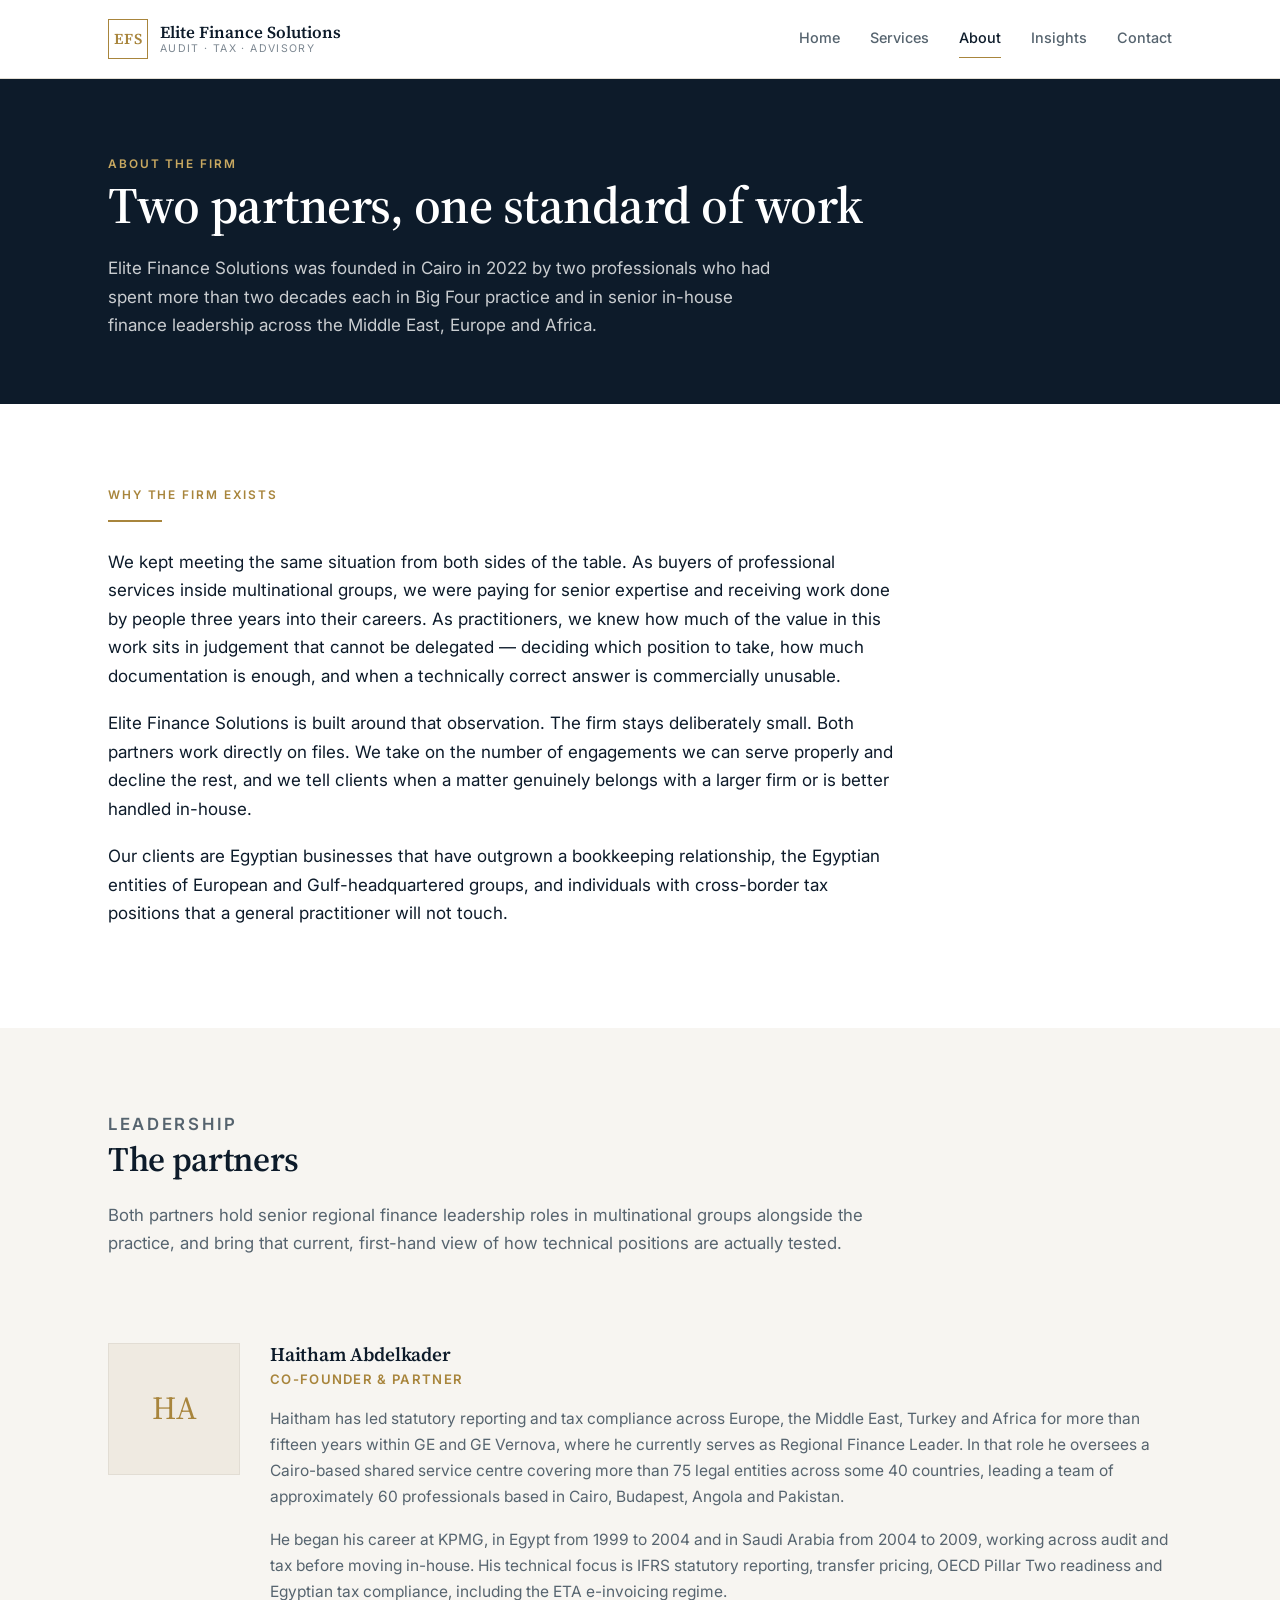
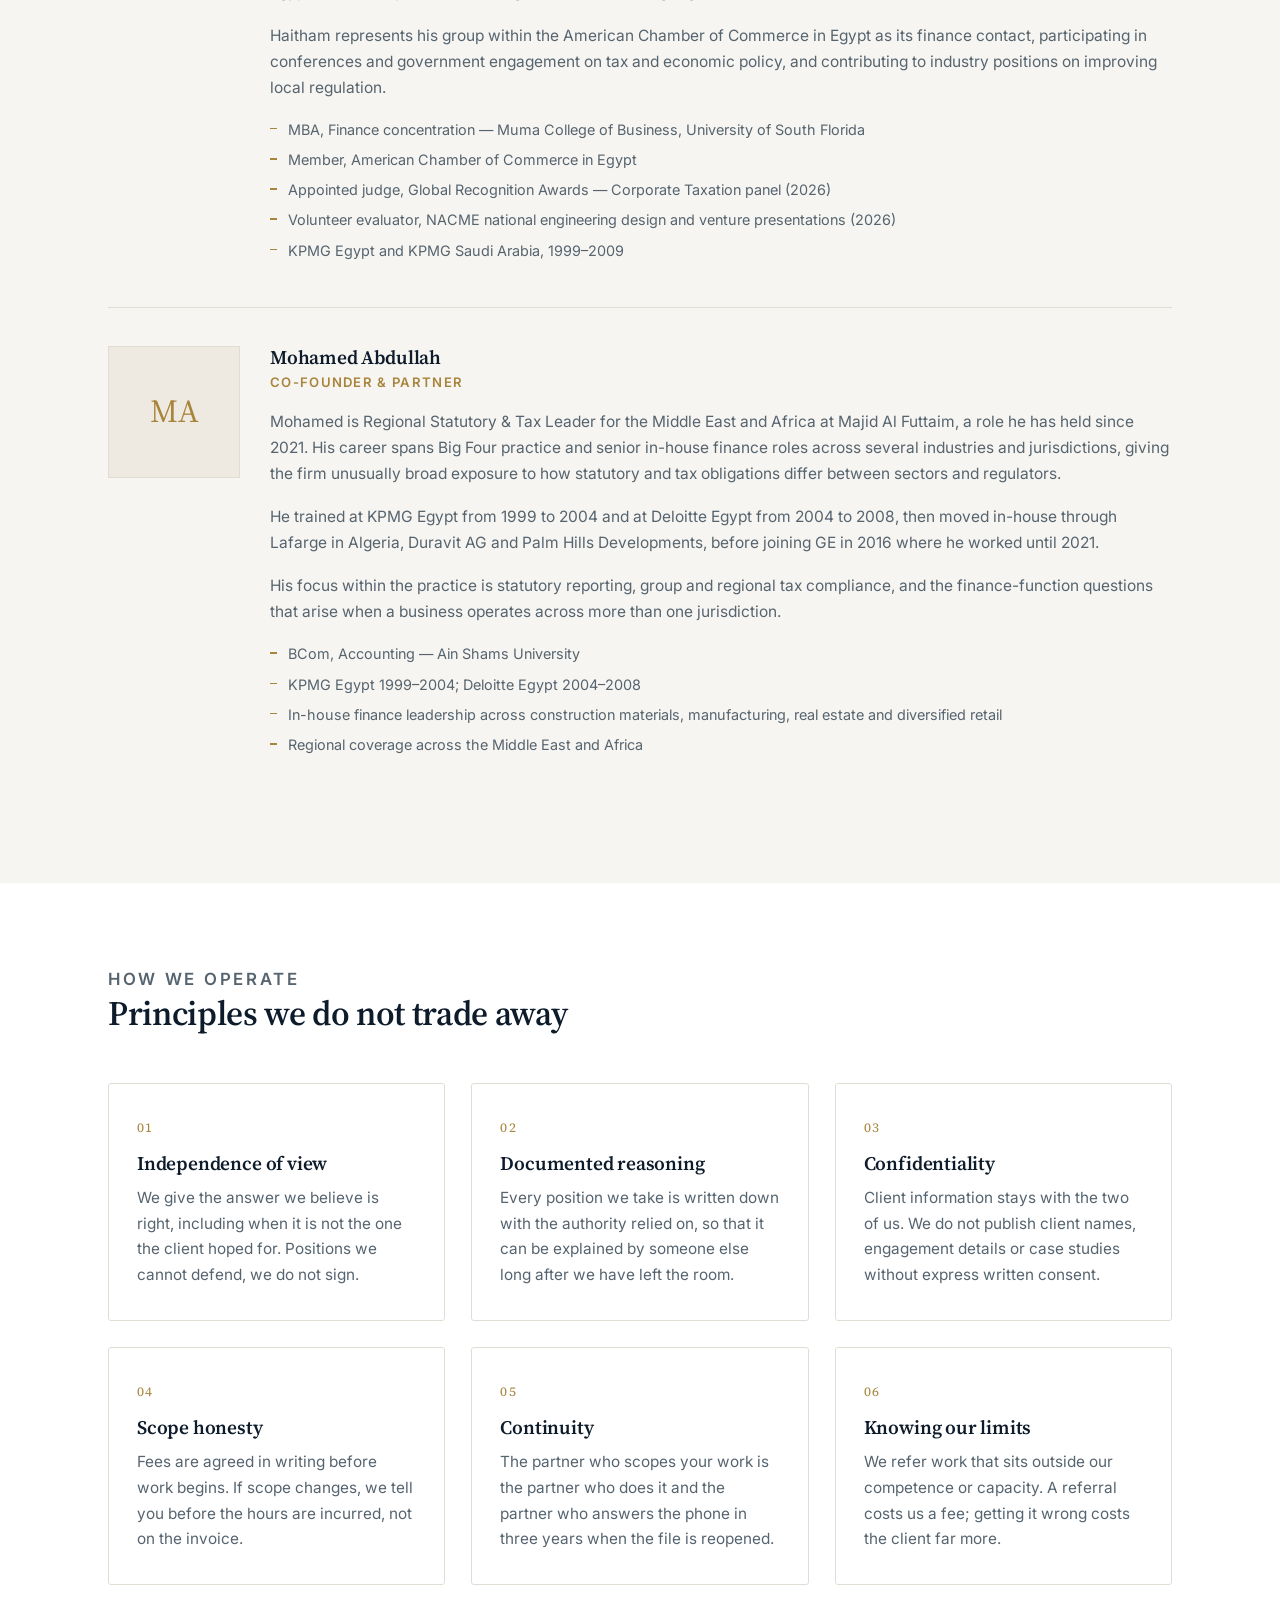
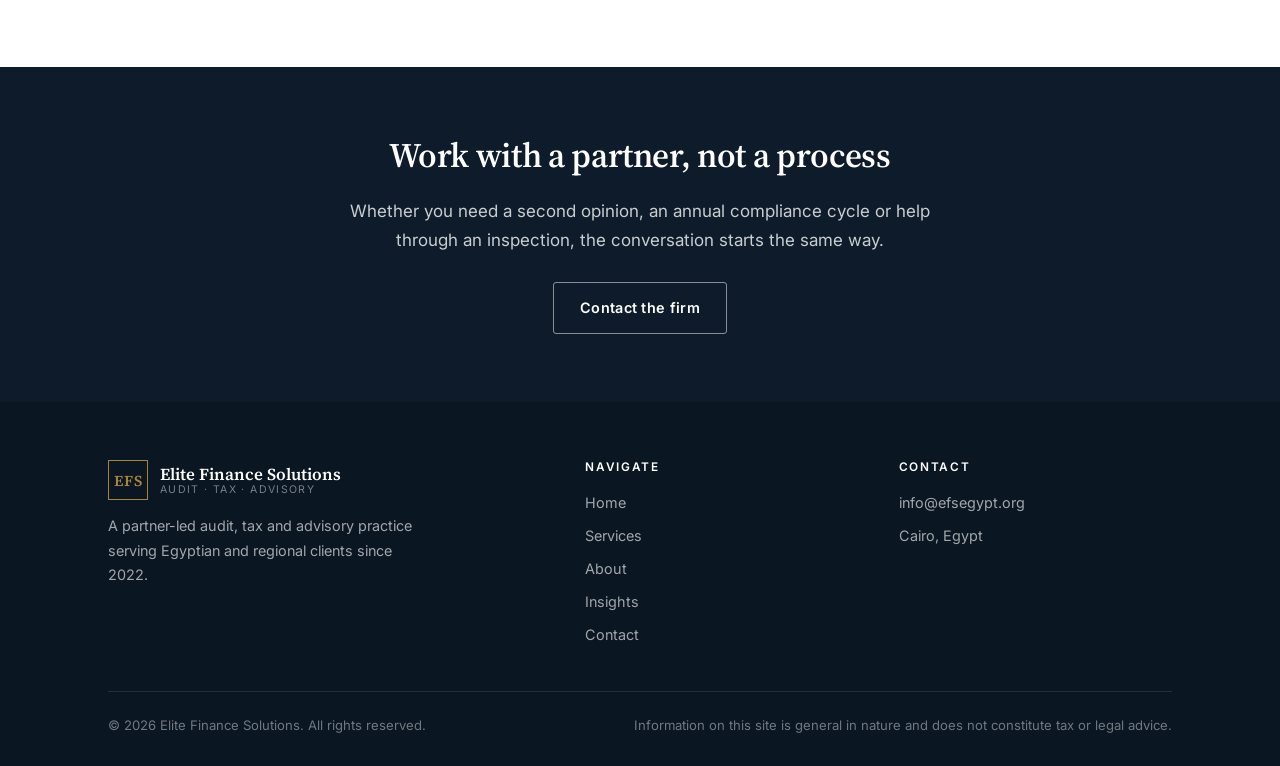
==== efs-website-vercel/about.html @ 05266a54 "Add files via upload" ====
<!DOCTYPE html>
<html lang="en">
<head>
<meta charset="utf-8">
<meta name="viewport" content="width=device-width, initial-scale=1">
<title>About &amp; Leadership | Elite Finance Solutions</title>
<meta name="description" content="Elite Finance Solutions was founded in Cairo in 2022 by Haitham Abdelkader and Mohamed Abdullah, two partners with Big Four training and senior regional statutory and tax leadership experience in multinational groups.">
<link rel="canonical" href="https://www.efsegypt.org/about.html">
<meta property="og:type" content="website">
<meta property="og:title" content="About &amp; Leadership | Elite Finance Solutions">
<meta property="og:description" content="Founded in Cairo in 2022 by two Big Four trained partners with regional multinational leadership experience.">
<link rel="icon" href="assets/favicon.svg" type="image/svg+xml">
<link rel="preconnect" href="https://fonts.googleapis.com">
<link rel="preconnect" href="https://fonts.gstatic.com" crossorigin>
<link href="https://fonts.googleapis.com/css2?family=Inter:wght@400;500;600&family=Source+Serif+4:opsz,wght@8..60,400;8..60,600&display=swap" rel="stylesheet">
<link rel="stylesheet" href="assets/styles.css">
</head>
<body>

<header class="site-header">
  <div class="wrap header-inner">
    <a class="brand" href="index.html">
      <span class="mark">EFS</span>
      <span class="brand-text">
        <span class="brand-name">Elite Finance Solutions</span>
        <span class="brand-sub">Audit &middot; Tax &middot; Advisory</span>
      </span>
    </a>
    <button class="nav-toggle" aria-label="Menu" aria-expanded="false"><span></span><span></span><span></span></button>
    <nav class="nav">
      <a href="index.html">Home</a>
      <a href="services.html">Services</a>
      <a href="about.html" class="active">About</a>
      <a href="insights.html">Insights</a>
      <a href="contact.html">Contact</a>
    </nav>
  </div>
</header>

<div class="page-hero">
  <div class="wrap">
    <p class="eyebrow">About the firm</p>
    <h1>Two partners, one standard of work</h1>
    <p>Elite Finance Solutions was founded in Cairo in 2022 by two professionals who had spent more than two decades each in Big Four practice and in senior in-house finance leadership across the Middle East, Europe and Africa.</p>
  </div>
</div>

<section>
  <div class="wrap narrow">
    <p class="eyebrow">Why the firm exists</p>
    <hr class="rule">
    <p>We kept meeting the same situation from both sides of the table. As buyers of professional services inside multinational groups, we were paying for senior expertise and receiving work done by people three years into their careers. As practitioners, we knew how much of the value in this work sits in judgement that cannot be delegated &mdash; deciding which position to take, how much documentation is enough, and when a technically correct answer is commercially unusable.</p>
    <p>Elite Finance Solutions is built around that observation. The firm stays deliberately small. Both partners work directly on files. We take on the number of engagements we can serve properly and decline the rest, and we tell clients when a matter genuinely belongs with a larger firm or is better handled in-house.</p>
    <p>Our clients are Egyptian businesses that have outgrown a bookkeeping relationship, the Egyptian entities of European and Gulf-headquartered groups, and individuals with cross-border tax positions that a general practitioner will not touch.</p>
  </div>
</section>

<section class="bg-sand">
  <div class="wrap">
    <div class="section-head">
      <p class="eyebrow">Leadership</p>
      <h2>The partners</h2>
      <p>Both partners hold senior regional finance leadership roles in multinational groups alongside the practice, and bring that current, first-hand view of how technical positions are actually tested.</p>
    </div>

    <div class="person">
      <div class="avatar">HA</div>
      <div>
        <h3>Haitham Abdelkader</h3>
        <div class="role">Co-Founder &amp; Partner</div>
        <p>Haitham has led statutory reporting and tax compliance across Europe, the Middle East, Turkey and Africa for more than fifteen years within GE and GE Vernova, where he currently serves as Regional Finance Leader. In that role he oversees a Cairo-based shared service centre covering more than 75 legal entities across some 40 countries, leading a team of approximately 60 professionals based in Cairo, Budapest, Angola and Pakistan.</p>
        <p>He began his career at KPMG, in Egypt from 1999 to 2004 and in Saudi Arabia from 2004 to 2009, working across audit and tax before moving in-house. His technical focus is IFRS statutory reporting, transfer pricing, OECD Pillar Two readiness and Egyptian tax compliance, including the ETA e-invoicing regime.</p>
        <p>Haitham represents his group within the American Chamber of Commerce in Egypt as its finance contact, participating in conferences and government engagement on tax and economic policy, and contributing to industry positions on improving local regulation.</p>
        <ul class="creds">
          <li>MBA, Finance concentration &mdash; Muma College of Business, University of South Florida</li>
          <li>Member, American Chamber of Commerce in Egypt</li>
          <li>Appointed judge, Global Recognition Awards &mdash; Corporate Taxation panel (2026)</li>
          <li>Volunteer evaluator, NACME national engineering design and venture presentations (2026)</li>
          <li>KPMG Egypt and KPMG Saudi Arabia, 1999&ndash;2009</li>
        </ul>
      </div>
    </div>

    <div class="person">
      <div class="avatar">MA</div>
      <div>
        <h3>Mohamed Abdullah</h3>
        <div class="role">Co-Founder &amp; Partner</div>
        <p>Mohamed is Regional Statutory &amp; Tax Leader for the Middle East and Africa at Majid Al Futtaim, a role he has held since 2021. His career spans Big Four practice and senior in-house finance roles across several industries and jurisdictions, giving the firm unusually broad exposure to how statutory and tax obligations differ between sectors and regulators.</p>
        <p>He trained at KPMG Egypt from 1999 to 2004 and at Deloitte Egypt from 2004 to 2008, then moved in-house through Lafarge in Algeria, Duravit AG and Palm Hills Developments, before joining GE in 2016 where he worked until 2021.</p>
        <p>His focus within the practice is statutory reporting, group and regional tax compliance, and the finance-function questions that arise when a business operates across more than one jurisdiction.</p>
        <ul class="creds">
          <li>BCom, Accounting &mdash; Ain Shams University</li>
          <li>KPMG Egypt 1999&ndash;2004; Deloitte Egypt 2004&ndash;2008</li>
          <li>In-house finance leadership across construction materials, manufacturing, real estate and diversified retail</li>
          <li>Regional coverage across the Middle East and Africa</li>
        </ul>
      </div>
    </div>
  </div>
</section>

<section>
  <div class="wrap">
    <div class="section-head">
      <p class="eyebrow">How we operate</p>
      <h2>Principles we do not trade away</h2>
    </div>
    <div class="grid grid-3">
      <div class="card">
        <span class="num">01</span>
        <h3>Independence of view</h3>
        <p>We give the answer we believe is right, including when it is not the one the client hoped for. Positions we cannot defend, we do not sign.</p>
      </div>
      <div class="card">
        <span class="num">02</span>
        <h3>Documented reasoning</h3>
        <p>Every position we take is written down with the authority relied on, so that it can be explained by someone else long after we have left the room.</p>
      </div>
      <div class="card">
        <span class="num">03</span>
        <h3>Confidentiality</h3>
        <p>Client information stays with the two of us. We do not publish client names, engagement details or case studies without express written consent.</p>
      </div>
      <div class="card">
        <span class="num">04</span>
        <h3>Scope honesty</h3>
        <p>Fees are agreed in writing before work begins. If scope changes, we tell you before the hours are incurred, not on the invoice.</p>
      </div>
      <div class="card">
        <span class="num">05</span>
        <h3>Continuity</h3>
        <p>The partner who scopes your work is the partner who does it and the partner who answers the phone in three years when the file is reopened.</p>
      </div>
      <div class="card">
        <span class="num">06</span>
        <h3>Knowing our limits</h3>
        <p>We refer work that sits outside our competence or capacity. A referral costs us a fee; getting it wrong costs the client far more.</p>
      </div>
    </div>
  </div>
</section>

<div class="cta-band">
  <div class="wrap">
    <h2>Work with a partner, not a process</h2>
    <p>Whether you need a second opinion, an annual compliance cycle or help through an inspection, the conversation starts the same way.</p>
    <a class="btn btn-light" href="contact.html">Contact the firm</a>
  </div>
</div>

<footer class="site-footer">
  <div class="wrap">
    <div class="footer-grid">
      <div>
        <div class="brand" style="margin-bottom:14px">
          <span class="mark">EFS</span>
          <span class="brand-text">
            <span class="brand-name">Elite Finance Solutions</span>
            <span class="brand-sub">Audit &middot; Tax &middot; Advisory</span>
          </span>
        </div>
        <p style="max-width:34ch">A partner-led audit, tax and advisory practice serving Egyptian and regional clients since 2022.</p>
      </div>
      <div>
        <h4>Navigate</h4>
        <a href="index.html">Home</a>
        <a href="services.html">Services</a>
        <a href="about.html">About</a>
        <a href="insights.html">Insights</a>
        <a href="contact.html">Contact</a>
      </div>
      <div>
        <h4>Contact</h4>
        <a href="mailto:info@efsegypt.org">info@efsegypt.org</a>
        <span style="display:block;margin-bottom:9px">Cairo, Egypt</span>
      </div>
    </div>
    <div class="footer-bottom">
      <span>&copy; 2026 Elite Finance Solutions. All rights reserved.</span>
      <span>Information on this site is general in nature and does not constitute tax or legal advice.</span>
    </div>
  </div>
</footer>

<script src="assets/site.js"></script>
</body>
</html>
---- efs-website-vercel/assets/styles.css ----
/* Elite Finance Solutions — site styles */

:root {
  --ink: #0d1b2a;
  --navy: #14304a;
  --slate: #56646f;
  --muted: #7c8791;
  --gold: #a8853c;
  --gold-soft: #c9a961;
  --paper: #ffffff;
  --sand: #f7f5f1;
  --sand-deep: #efeae1;
  --line: #e2ddd4;
  --maxw: 1120px;
  --radius: 3px;
  color-scheme: light;
}

*, *::before, *::after { box-sizing: border-box; }

html { scroll-behavior: smooth; }

body {
  margin: 0;
  background: var(--paper);
  color: var(--ink);
  font-family: "Inter", -apple-system, BlinkMacSystemFont, "Segoe UI", Roboto, Helvetica, Arial, sans-serif;
  font-size: 17px;
  line-height: 1.68;
  -webkit-font-smoothing: antialiased;
}

img { max-width: 100%; display: block; }

h1, h2, h3, h4 {
  font-family: "Source Serif 4", Georgia, "Times New Roman", serif;
  color: var(--ink);
  font-weight: 600;
  line-height: 1.2;
  letter-spacing: -0.01em;
  margin: 0 0 0.6em;
}

h1 { font-size: clamp(2.1rem, 4.6vw, 3.2rem); }
h2 { font-size: clamp(1.6rem, 3vw, 2.15rem); }
h3 { font-size: 1.2rem; }

p { margin: 0 0 1.1em; }

a { color: var(--navy); text-decoration: none; }
a:hover { color: var(--gold); }

.wrap { max-width: var(--maxw); margin: 0 auto; padding: 0 28px; }
/* Keeps the prose column aligned with the left edge of the main container
   rather than re-centring it, so sections line up down the page. */
.narrow > * { max-width: 790px; }

.eyebrow {
  font-size: 0.74rem;
  letter-spacing: 0.16em;
  text-transform: uppercase;
  color: var(--gold);
  font-weight: 600;
  margin-bottom: 14px;
}

.rule { width: 54px; height: 2px; background: var(--gold); margin: 0 0 26px; border: 0; }

/* ---------- Header ---------- */

.site-header {
  position: sticky;
  top: 0;
  z-index: 50;
  background: rgba(255, 255, 255, 0.96);
  backdrop-filter: saturate(180%) blur(8px);
  border-bottom: 1px solid var(--line);
}

.header-inner {
  display: flex;
  align-items: center;
  justify-content: space-between;
  gap: 24px;
  height: 78px;
}

.brand { display: flex; align-items: center; gap: 12px; }

.mark {
  width: 40px; height: 40px;
  border: 1.5px solid var(--gold);
  display: grid; place-items: center;
  font-family: "Source Serif 4", Georgia, serif;
  font-size: 0.95rem;
  font-weight: 600;
  letter-spacing: 0.04em;
  color: var(--gold);
  flex: none;
}

.brand-text { display: flex; flex-direction: column; line-height: 1.15; }
.brand-name {
  font-family: "Source Serif 4", Georgia, serif;
  font-size: 1.05rem;
  font-weight: 600;
  color: var(--ink);
}
.brand-sub {
  font-size: 0.66rem;
  letter-spacing: 0.13em;
  text-transform: uppercase;
  color: var(--muted);
}

.nav { display: flex; align-items: center; gap: 30px; }
.nav a {
  font-size: 0.9rem;
  color: var(--slate);
  font-weight: 500;
  padding: 6px 0;
  border-bottom: 1.5px solid transparent;
}
.nav a:hover, .nav a.active { color: var(--ink); border-bottom-color: var(--gold); }

.nav-toggle {
  display: none;
  background: none;
  border: 1px solid var(--line);
  border-radius: var(--radius);
  padding: 9px 11px;
  cursor: pointer;
}
.nav-toggle span {
  display: block; width: 20px; height: 1.5px; background: var(--ink); margin: 4px 0;
}

/* ---------- Buttons ---------- */

.btn {
  display: inline-block;
  padding: 13px 26px;
  font-size: 0.9rem;
  font-weight: 600;
  letter-spacing: 0.02em;
  border-radius: var(--radius);
  border: 1.5px solid var(--navy);
  background: var(--navy);
  color: #fff;
  transition: background .18s ease, color .18s ease, border-color .18s ease;
}
.btn:hover { background: var(--ink); border-color: var(--ink); color: #fff; }

.btn-ghost { background: transparent; color: var(--navy); }
.btn-ghost:hover { background: var(--navy); color: #fff; }

.btn-light { background: transparent; border-color: rgba(255,255,255,.5); color: #fff; }
.btn-light:hover { background: #fff; border-color: #fff; color: var(--ink); }

/* ---------- Hero ---------- */

.hero {
  background: linear-gradient(160deg, var(--ink) 0%, var(--navy) 62%, #1b3f5e 100%);
  color: #fff;
  padding: 104px 0 96px;
  position: relative;
  overflow: hidden;
}
.hero::after {
  content: "";
  position: absolute;
  right: -140px; top: -140px;
  width: 460px; height: 460px;
  border: 1px solid rgba(201, 169, 97, 0.28);
  border-radius: 50%;
}
.hero h1 { color: #fff; max-width: 15ch; }
.hero p.lede {
  color: rgba(255,255,255,.82);
  font-size: 1.12rem;
  max-width: 58ch;
  margin-bottom: 32px;
}
.hero .eyebrow { color: var(--gold-soft); }
.hero-actions { display: flex; flex-wrap: wrap; gap: 14px; }

.page-hero {
  background: var(--ink);
  color: #fff;
  padding: 76px 0 64px;
}
.page-hero h1 { color: #fff; margin-bottom: 0.35em; }
.page-hero p { color: rgba(255,255,255,.78); max-width: 62ch; margin: 0; }
.page-hero .eyebrow { color: var(--gold-soft); }

/* ---------- Sections ---------- */

section { padding: 82px 0; }
section.tight { padding: 60px 0; }
.bg-sand { background: var(--sand); }
.bg-ink { background: var(--ink); color: rgba(255,255,255,.82); }
.bg-ink h2, .bg-ink h3 { color: #fff; }
.bg-ink .eyebrow { color: var(--gold-soft); }

.section-head { max-width: 760px; margin-bottom: 48px; }
.section-head p { color: var(--slate); font-size: 1.05rem; margin: 0; }

/* ---------- Grids & cards ---------- */

.grid { display: grid; gap: 26px; }
.grid-2 { grid-template-columns: repeat(2, minmax(0, 1fr)); }
.grid-3 { grid-template-columns: repeat(3, minmax(0, 1fr)); }

.card {
  background: var(--paper);
  border: 1px solid var(--line);
  border-radius: var(--radius);
  padding: 32px 28px;
  transition: border-color .18s ease, transform .18s ease;
}
.card:hover { border-color: var(--gold-soft); transform: translateY(-2px); }
.card h3 { margin-bottom: 10px; }
.card p { color: var(--slate); font-size: 0.96rem; margin: 0; }
.card .num {
  font-family: "Source Serif 4", Georgia, serif;
  font-size: 0.82rem;
  color: var(--gold);
  letter-spacing: 0.1em;
  display: block;
  margin-bottom: 14px;
}

.service {
  border-top: 2px solid var(--ink);
  padding-top: 26px;
}
.service h3 { font-size: 1.28rem; }
.service p { color: var(--slate); font-size: 0.98rem; }
.service ul { margin: 14px 0 0; padding-left: 18px; color: var(--slate); font-size: 0.94rem; }
.service li { margin-bottom: 7px; }

/* ---------- Stats ---------- */

.stats { display: grid; grid-template-columns: repeat(4, 1fr); gap: 28px; }
.stat .figure {
  font-family: "Source Serif 4", Georgia, serif;
  font-size: 2.4rem;
  color: var(--gold-soft);
  line-height: 1;
  margin-bottom: 8px;
}
.bg-ink .stat .label { color: rgba(255,255,255,.7); font-size: 0.9rem; }

/* ---------- People ---------- */

.person {
  display: grid;
  grid-template-columns: 132px 1fr;
  gap: 30px;
  align-items: start;
  padding: 38px 0;
  border-bottom: 1px solid var(--line);
}
.person:last-child { border-bottom: 0; }
.avatar {
  width: 132px; height: 132px;
  background: var(--sand-deep);
  border: 1px solid var(--line);
  display: grid; place-items: center;
  font-family: "Source Serif 4", Georgia, serif;
  font-size: 2rem;
  color: var(--gold);
}
.person h3 { margin-bottom: 2px; }
.person .role {
  font-size: 0.82rem;
  letter-spacing: 0.1em;
  text-transform: uppercase;
  color: var(--gold);
  font-weight: 600;
  margin-bottom: 16px;
}
.person p { color: var(--slate); font-size: 0.97rem; }
.creds { list-style: none; margin: 16px 0 0; padding: 0; }
.creds li {
  font-size: 0.9rem;
  color: var(--slate);
  padding-left: 18px;
  position: relative;
  margin-bottom: 6px;
}
.creds li::before {
  content: "";
  position: absolute; left: 0; top: 10px;
  width: 7px; height: 1.5px; background: var(--gold);
}

/* ---------- Insights ---------- */

.post {
  border-top: 1px solid var(--line);
  padding: 34px 0;
  display: grid;
  grid-template-columns: 150px 1fr;
  gap: 30px;
}
.post .meta { font-size: 0.83rem; color: var(--muted); letter-spacing: 0.04em; }
.post h3 { margin-bottom: 8px; font-size: 1.35rem; }
.post p { color: var(--slate); margin-bottom: 0.9em; }
.post .tag {
  display: inline-block;
  font-size: 0.7rem;
  letter-spacing: 0.12em;
  text-transform: uppercase;
  color: var(--gold);
  font-weight: 600;
  margin-bottom: 8px;
}
.article h2 { margin-top: 1.6em; font-size: 1.45rem; }
.article ul { color: var(--slate); padding-left: 20px; }
.article li { margin-bottom: 8px; }

/* ---------- Contact ---------- */

.contact-grid { display: grid; grid-template-columns: 1fr 1fr; gap: 56px; }
.contact-item { margin-bottom: 30px; }
.contact-item .label {
  font-size: 0.74rem;
  letter-spacing: 0.14em;
  text-transform: uppercase;
  color: var(--muted);
  margin-bottom: 6px;
}
.contact-item .value { font-size: 1.05rem; color: var(--ink); }

form label {
  display: block;
  font-size: 0.8rem;
  letter-spacing: 0.08em;
  text-transform: uppercase;
  color: var(--slate);
  margin-bottom: 7px;
  font-weight: 600;
}
form input, form select, form textarea {
  width: 100%;
  padding: 12px 14px;
  border: 1px solid var(--line);
  border-radius: var(--radius);
  font: inherit;
  font-size: 0.95rem;
  color: var(--ink);
  background: #fff;
  margin-bottom: 20px;
}
form input:focus, form select:focus, form textarea:focus {
  outline: none;
  border-color: var(--gold);
}
form textarea { min-height: 130px; resize: vertical; }
.form-note { font-size: 0.84rem; color: var(--muted); margin-top: 14px; }

/* ---------- CTA band ---------- */

.cta-band {
  background: var(--ink);
  color: #fff;
  padding: 68px 0;
  text-align: center;
}
.cta-band h2 { color: #fff; }
.cta-band p { color: rgba(255,255,255,.78); max-width: 56ch; margin: 0 auto 28px; }

/* ---------- Footer ---------- */

.site-footer {
  background: #0a1622;
  color: rgba(255,255,255,.62);
  padding: 58px 0 30px;
  font-size: 0.9rem;
}
.footer-grid {
  display: grid;
  grid-template-columns: 1.6fr 1fr 1fr;
  gap: 40px;
  padding-bottom: 34px;
  border-bottom: 1px solid rgba(255,255,255,.1);
}
.site-footer h4 {
  color: #fff;
  font-family: "Inter", sans-serif;
  font-size: 0.74rem;
  letter-spacing: 0.14em;
  text-transform: uppercase;
  margin-bottom: 16px;
}
.site-footer a { color: rgba(255,255,255,.62); display: block; margin-bottom: 9px; }
.site-footer a:hover { color: var(--gold-soft); }
.site-footer .brand-name { color: #fff; }
.site-footer .brand-sub { color: rgba(255,255,255,.45); }
.footer-bottom {
  padding-top: 22px;
  display: flex;
  justify-content: space-between;
  gap: 16px;
  flex-wrap: wrap;
  font-size: 0.82rem;
  color: rgba(255,255,255,.42);
}

/* ---------- Responsive ---------- */

@media (max-width: 900px) {
  .grid-3 { grid-template-columns: repeat(2, minmax(0, 1fr)); }
  .stats { grid-template-columns: repeat(2, 1fr); }
  .contact-grid { grid-template-columns: 1fr; gap: 40px; }
  .footer-grid { grid-template-columns: 1fr 1fr; }
}

@media (max-width: 720px) {
  body { font-size: 16px; }
  .nav {
    display: none;
    position: absolute;
    top: 78px; left: 0; right: 0;
    background: #fff;
    border-bottom: 1px solid var(--line);
    flex-direction: column;
    align-items: stretch;
    gap: 0;
    padding: 10px 28px 22px;
  }
  .nav.open { display: flex; }
  .nav a { padding: 12px 0; border-bottom: 1px solid var(--line); }
  .nav a:last-child { border-bottom: 0; }
  .nav-toggle { display: block; }
  .grid-2, .grid-3 { grid-template-columns: 1fr; }
  .person { grid-template-columns: 1fr; gap: 18px; }
  .avatar { width: 84px; height: 84px; font-size: 1.4rem; }
  .post { grid-template-columns: 1fr; gap: 10px; }
  .hero { padding: 74px 0 68px; }
  section { padding: 62px 0; }
  .footer-grid { grid-template-columns: 1fr; gap: 28px; }
}
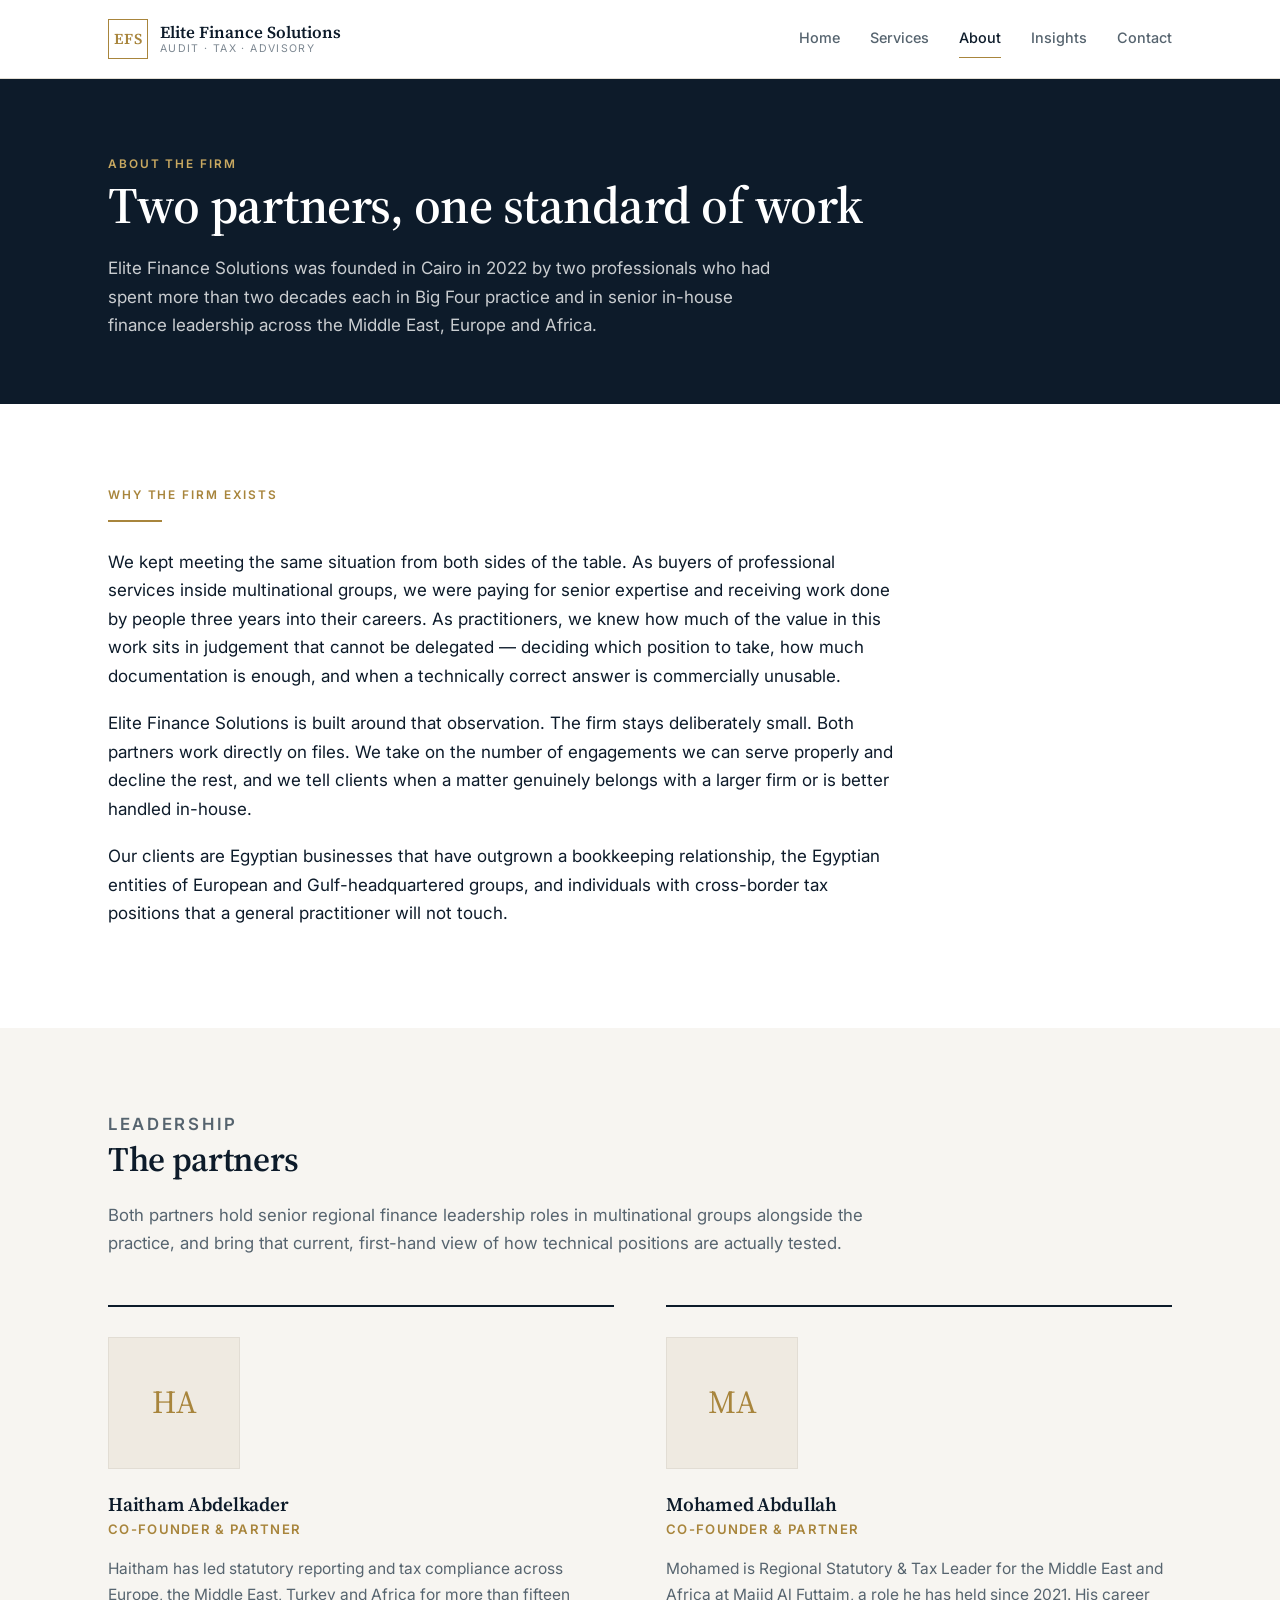
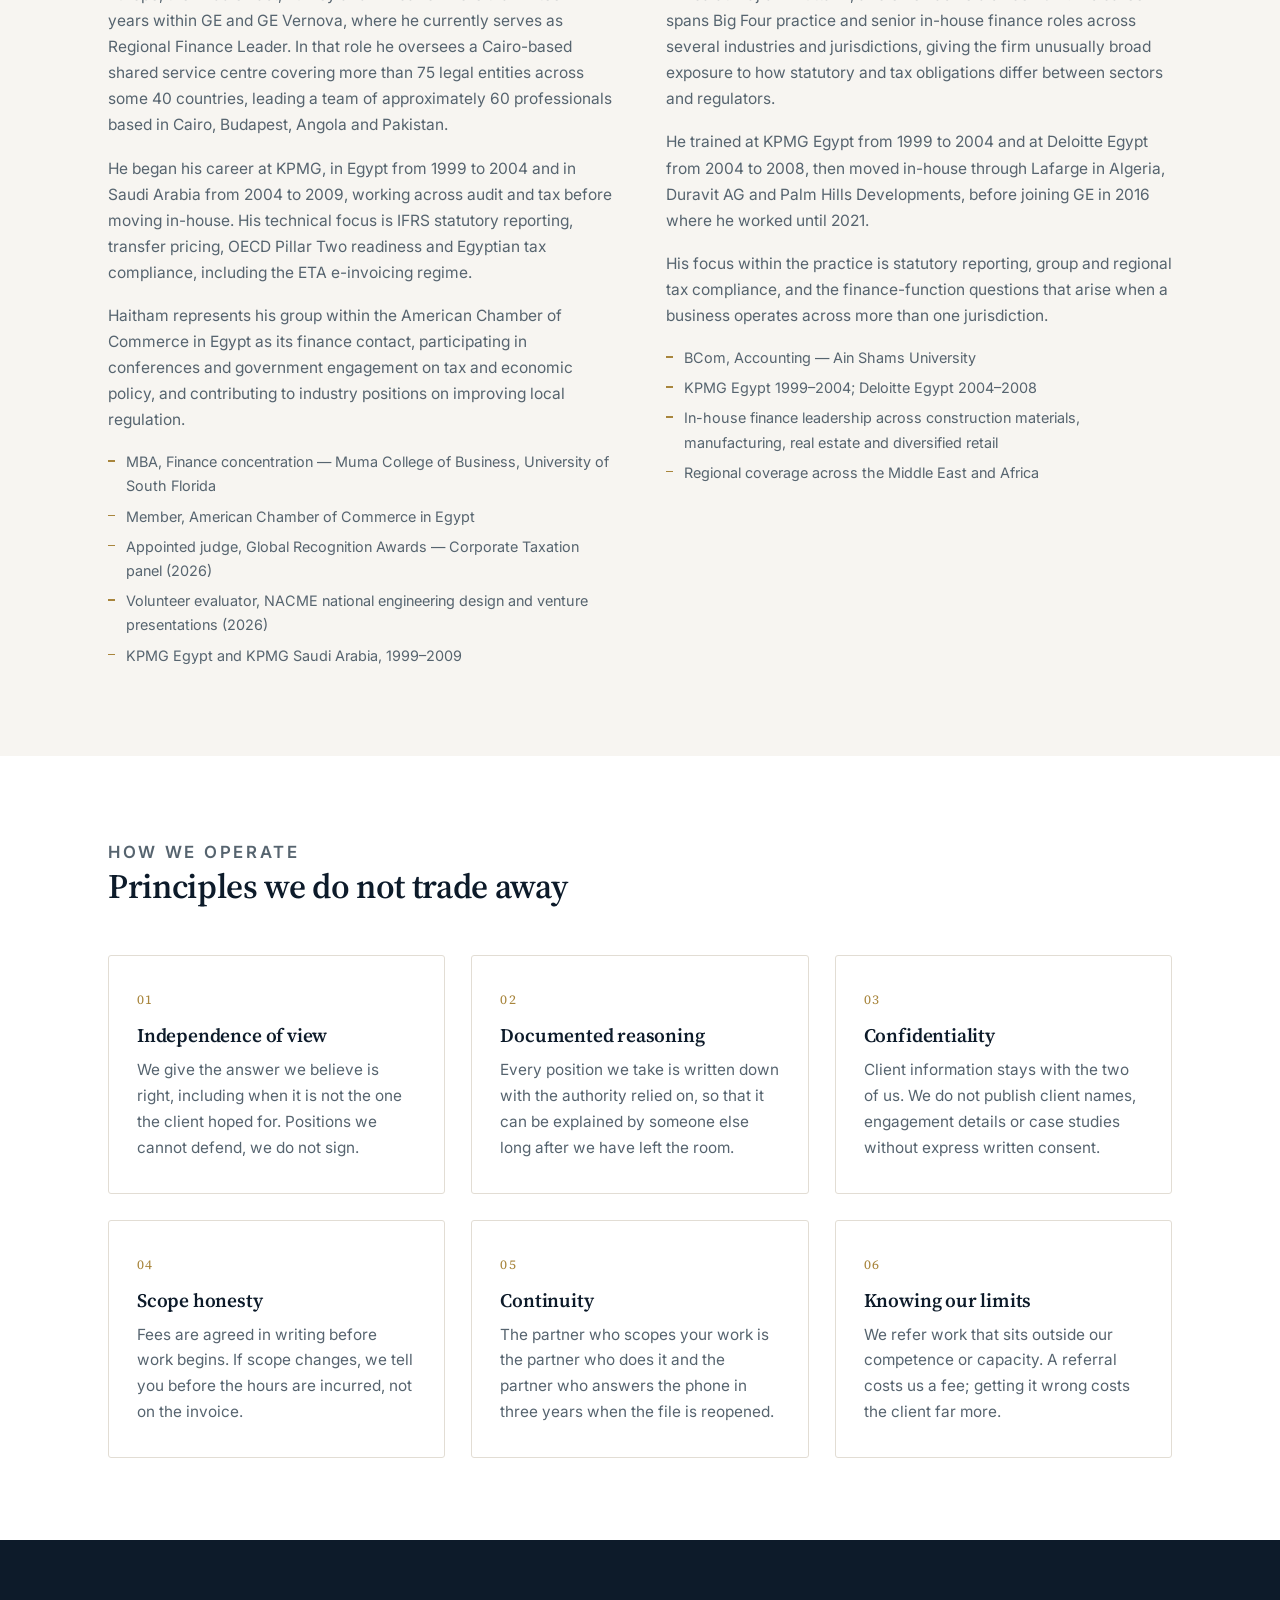
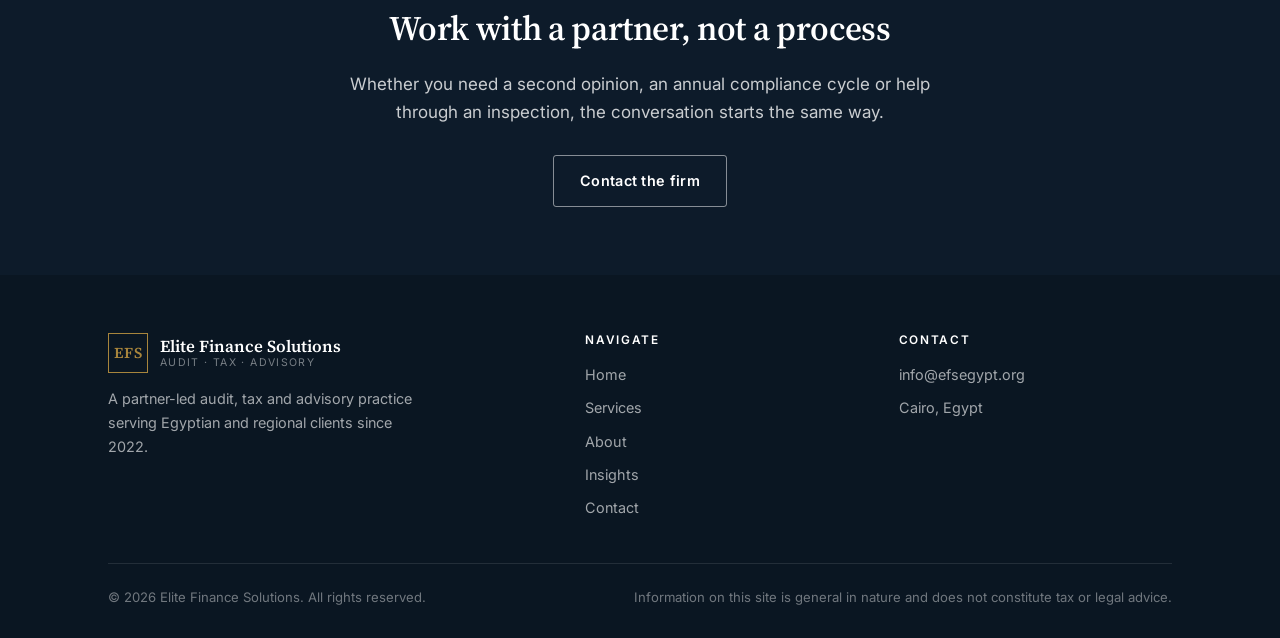
==== commit 68fcbb69: "About page: place the two partners side by side Partner bios now sit in a two-column grid rather tha" ====
--- a/efs-website-vercel/about.html
+++ b/efs-website-vercel/about.html
@@ -63,6 +63,8 @@
       <p>Both partners hold senior regional finance leadership roles in multinational groups alongside the practice, and bring that current, first-hand view of how technical positions are actually tested.</p>
     </div>
 
+    <div class="people-grid">
+
     <div class="person">
       <div class="avatar">HA</div>
       <div>
@@ -96,6 +98,8 @@
           <li>Regional coverage across the Middle East and Africa</li>
         </ul>
       </div>
+    </div>
+
     </div>
   </div>
 </section>
--- a/efs-website-vercel/assets/styles.css
+++ b/efs-website-vercel/assets/styles.css
@@ -253,15 +253,20 @@
 
 /* ---------- People ---------- */
 
+/* The two partners sit side by side as equal columns. */
+.people-grid {
+  display: grid;
+  grid-template-columns: repeat(2, minmax(0, 1fr));
+  gap: 52px;
+  align-items: start;
+}
+
 .person {
-  display: grid;
-  grid-template-columns: 132px 1fr;
-  gap: 30px;
-  align-items: start;
-  padding: 38px 0;
-  border-bottom: 1px solid var(--line);
-}
-.person:last-child { border-bottom: 0; }
+  display: block;
+  padding-top: 30px;
+  border-top: 2px solid var(--ink);
+}
+.person .avatar { margin-bottom: 24px; }
 .avatar {
   width: 132px; height: 132px;
   background: var(--sand-deep);
@@ -412,6 +417,7 @@
 
 @media (max-width: 900px) {
   .grid-3 { grid-template-columns: repeat(2, minmax(0, 1fr)); }
+  .people-grid { grid-template-columns: 1fr; gap: 40px; }
   .stats { grid-template-columns: repeat(2, 1fr); }
   .contact-grid { grid-template-columns: 1fr; gap: 40px; }
   .footer-grid { grid-template-columns: 1fr 1fr; }
@@ -435,7 +441,6 @@
   .nav a:last-child { border-bottom: 0; }
   .nav-toggle { display: block; }
   .grid-2, .grid-3 { grid-template-columns: 1fr; }
-  .person { grid-template-columns: 1fr; gap: 18px; }
   .avatar { width: 84px; height: 84px; font-size: 1.4rem; }
   .post { grid-template-columns: 1fr; gap: 10px; }
   .hero { padding: 74px 0 68px; }
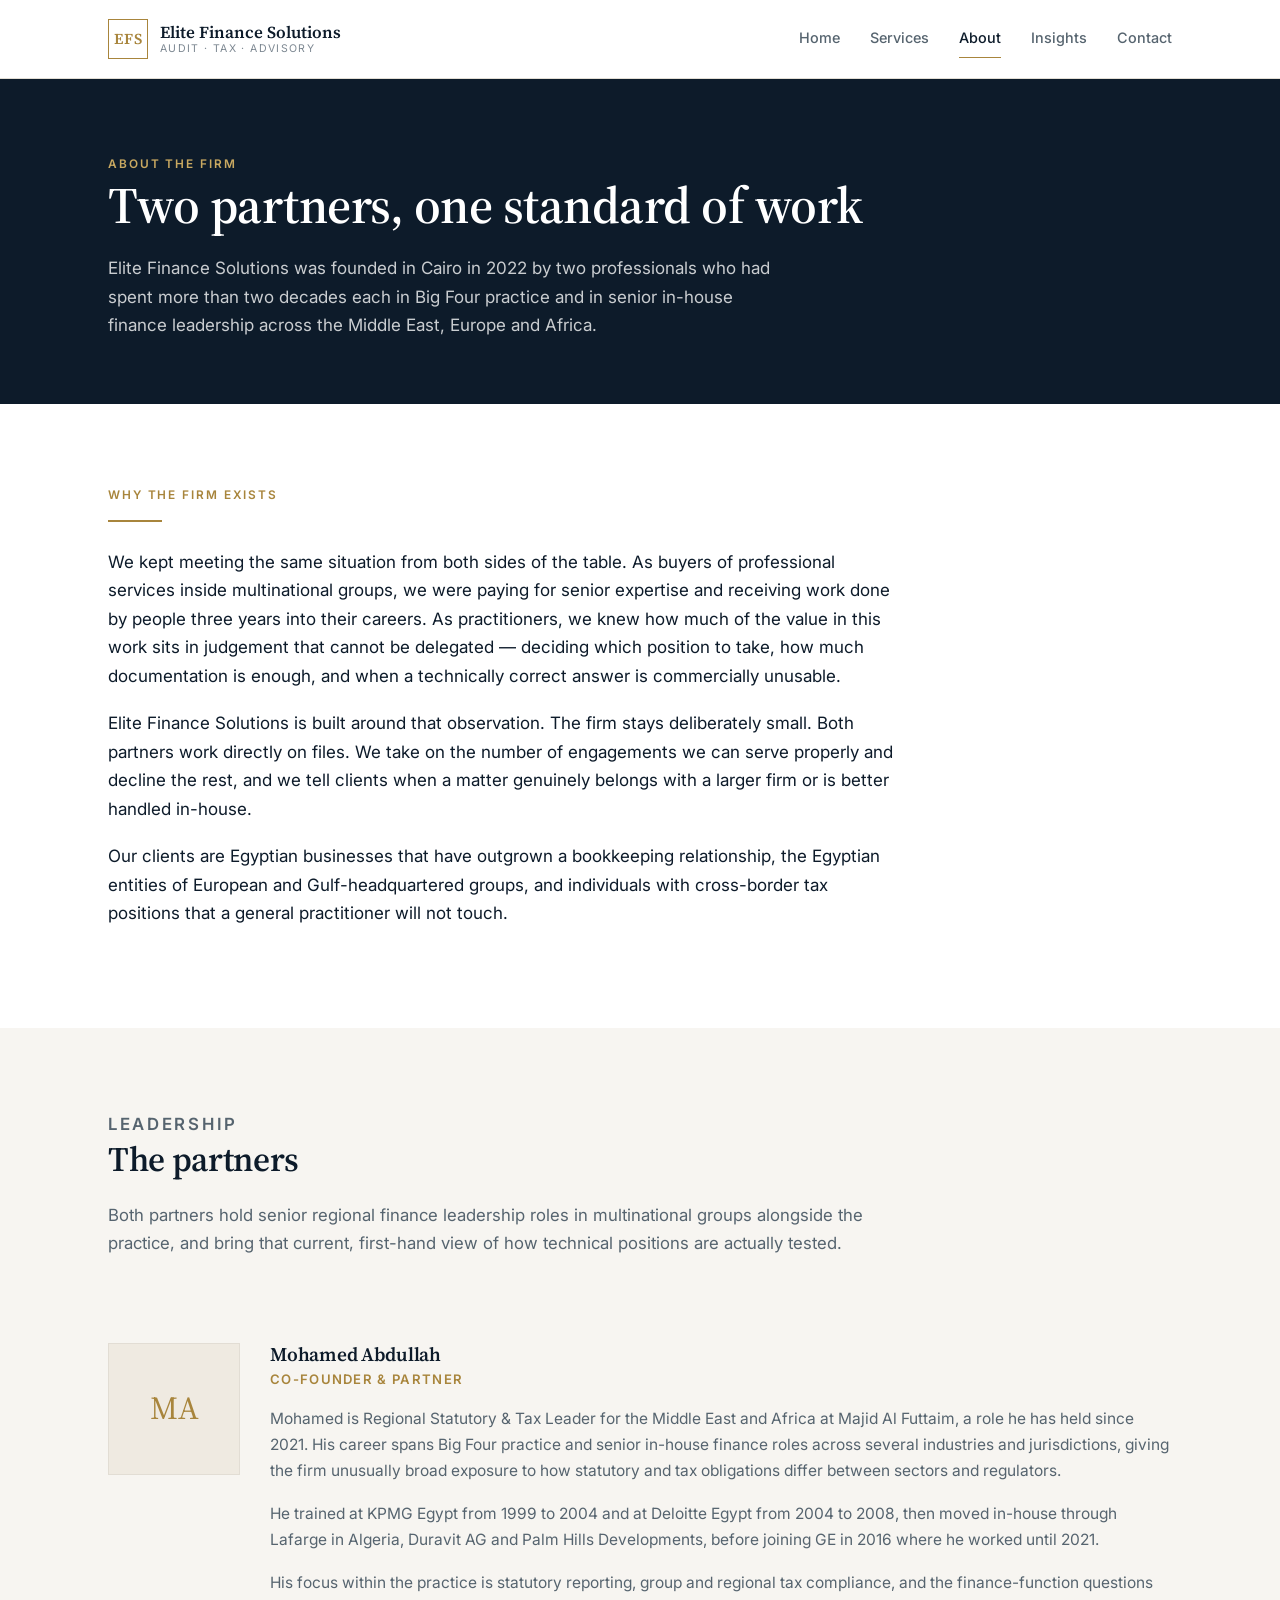
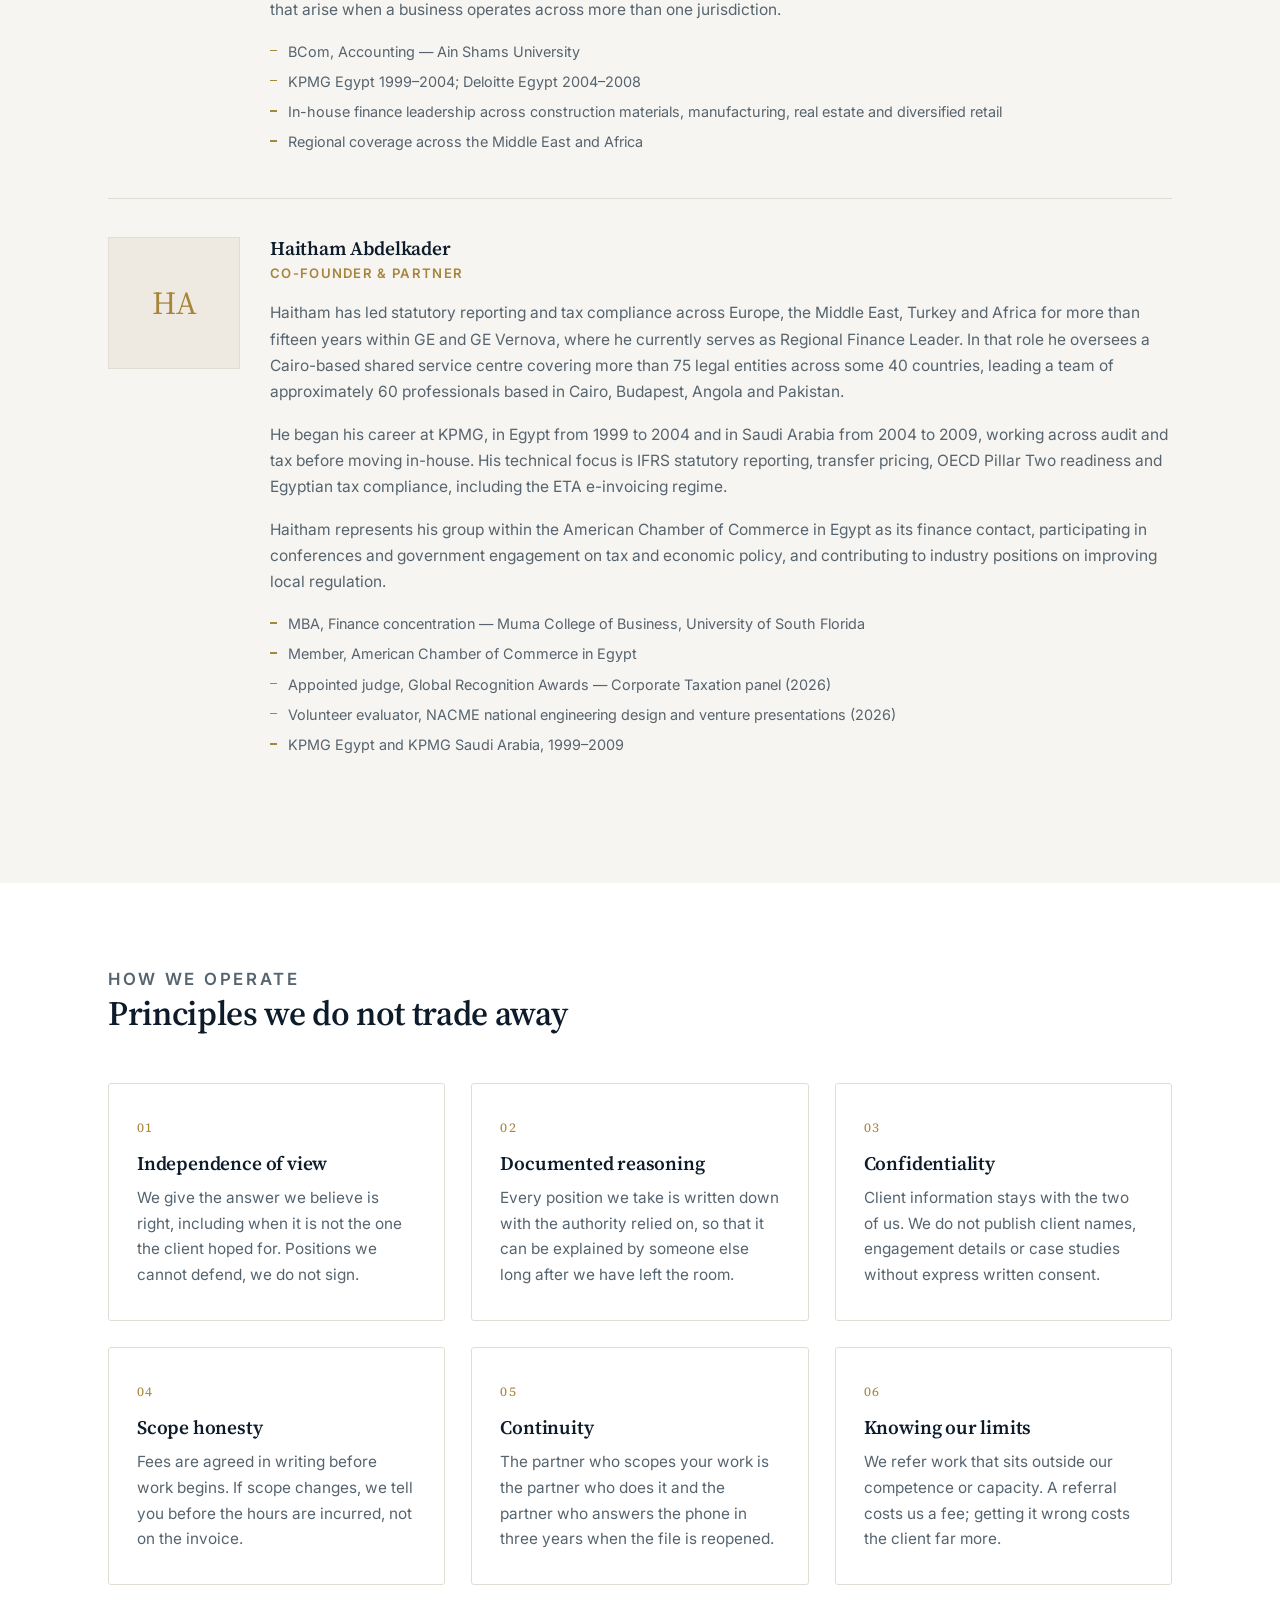
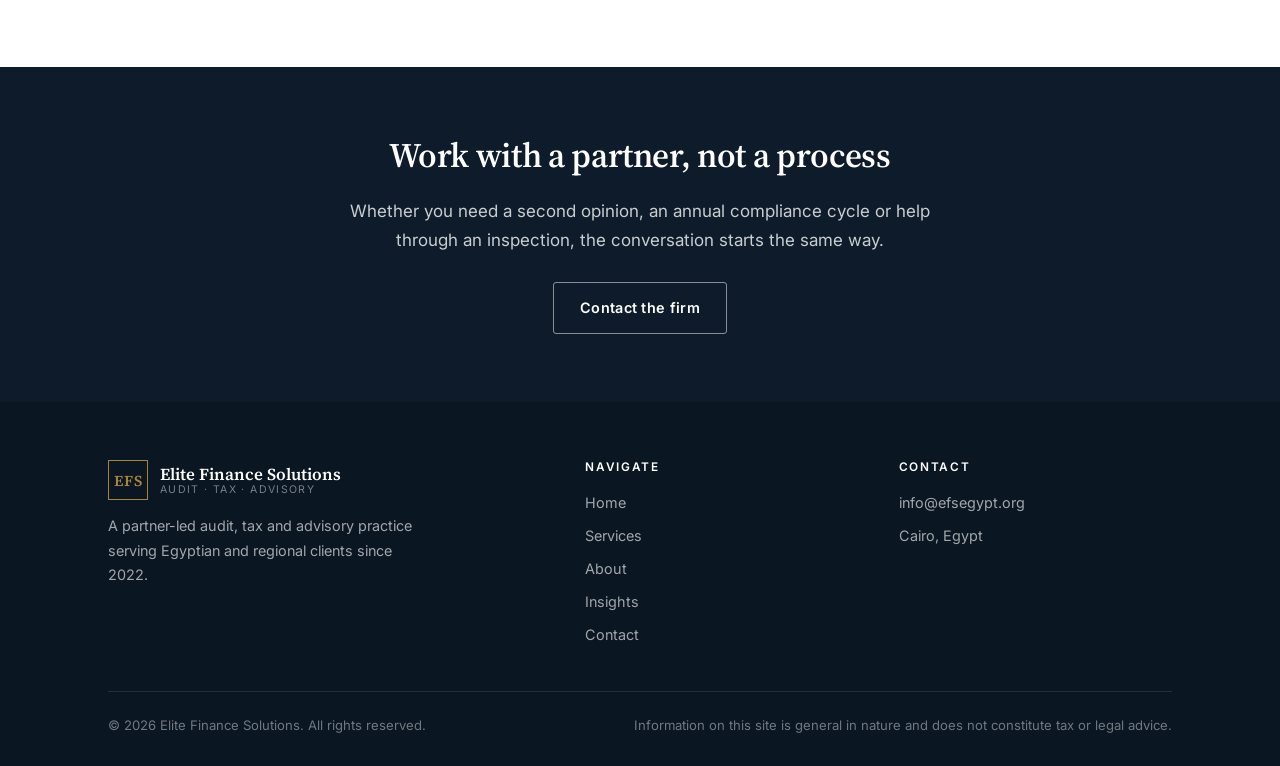
==== commit b1c6a681: "Stack the partner bios again, with Mohamed Abdullah first Reverts the two-column partner layout back" ====
--- a/efs-website-vercel/about.html
+++ b/efs-website-vercel/about.html
@@ -13,7 +13,7 @@
 <link rel="preconnect" href="https://fonts.googleapis.com">
 <link rel="preconnect" href="https://fonts.gstatic.com" crossorigin>
 <link href="https://fonts.googleapis.com/css2?family=Inter:wght@400;500;600&family=Source+Serif+4:opsz,wght@8..60,400;8..60,600&display=swap" rel="stylesheet">
-<link rel="stylesheet" href="assets/styles.css">
+<link rel="stylesheet" href="assets/styles.css?v=20260904b">
 </head>
 <body>
 
@@ -63,7 +63,22 @@
       <p>Both partners hold senior regional finance leadership roles in multinational groups alongside the practice, and bring that current, first-hand view of how technical positions are actually tested.</p>
     </div>
 
-    <div class="people-grid">
+    <div class="person">
+      <div class="avatar">MA</div>
+      <div>
+        <h3>Mohamed Abdullah</h3>
+        <div class="role">Co-Founder &amp; Partner</div>
+        <p>Mohamed is Regional Statutory &amp; Tax Leader for the Middle East and Africa at Majid Al Futtaim, a role he has held since 2021. His career spans Big Four practice and senior in-house finance roles across several industries and jurisdictions, giving the firm unusually broad exposure to how statutory and tax obligations differ between sectors and regulators.</p>
+        <p>He trained at KPMG Egypt from 1999 to 2004 and at Deloitte Egypt from 2004 to 2008, then moved in-house through Lafarge in Algeria, Duravit AG and Palm Hills Developments, before joining GE in 2016 where he worked until 2021.</p>
+        <p>His focus within the practice is statutory reporting, group and regional tax compliance, and the finance-function questions that arise when a business operates across more than one jurisdiction.</p>
+        <ul class="creds">
+          <li>BCom, Accounting &mdash; Ain Shams University</li>
+          <li>KPMG Egypt 1999&ndash;2004; Deloitte Egypt 2004&ndash;2008</li>
+          <li>In-house finance leadership across construction materials, manufacturing, real estate and diversified retail</li>
+          <li>Regional coverage across the Middle East and Africa</li>
+        </ul>
+      </div>
+    </div>
 
     <div class="person">
       <div class="avatar">HA</div>
@@ -81,25 +96,6 @@
           <li>KPMG Egypt and KPMG Saudi Arabia, 1999&ndash;2009</li>
         </ul>
       </div>
-    </div>
-
-    <div class="person">
-      <div class="avatar">MA</div>
-      <div>
-        <h3>Mohamed Abdullah</h3>
-        <div class="role">Co-Founder &amp; Partner</div>
-        <p>Mohamed is Regional Statutory &amp; Tax Leader for the Middle East and Africa at Majid Al Futtaim, a role he has held since 2021. His career spans Big Four practice and senior in-house finance roles across several industries and jurisdictions, giving the firm unusually broad exposure to how statutory and tax obligations differ between sectors and regulators.</p>
-        <p>He trained at KPMG Egypt from 1999 to 2004 and at Deloitte Egypt from 2004 to 2008, then moved in-house through Lafarge in Algeria, Duravit AG and Palm Hills Developments, before joining GE in 2016 where he worked until 2021.</p>
-        <p>His focus within the practice is statutory reporting, group and regional tax compliance, and the finance-function questions that arise when a business operates across more than one jurisdiction.</p>
-        <ul class="creds">
-          <li>BCom, Accounting &mdash; Ain Shams University</li>
-          <li>KPMG Egypt 1999&ndash;2004; Deloitte Egypt 2004&ndash;2008</li>
-          <li>In-house finance leadership across construction materials, manufacturing, real estate and diversified retail</li>
-          <li>Regional coverage across the Middle East and Africa</li>
-        </ul>
-      </div>
-    </div>
-
     </div>
   </div>
 </section>
@@ -187,6 +183,6 @@
   </div>
 </footer>
 
-<script src="assets/site.js"></script>
+<script src="assets/site.js?v=20260904b"></script>
 </body>
 </html>
--- a/efs-website-vercel/assets/styles.css
+++ b/efs-website-vercel/assets/styles.css
@@ -253,20 +253,15 @@
 
 /* ---------- People ---------- */
 
-/* The two partners sit side by side as equal columns. */
-.people-grid {
+.person {
   display: grid;
-  grid-template-columns: repeat(2, minmax(0, 1fr));
-  gap: 52px;
+  grid-template-columns: 132px 1fr;
+  gap: 30px;
   align-items: start;
-}
-
-.person {
-  display: block;
-  padding-top: 30px;
-  border-top: 2px solid var(--ink);
-}
-.person .avatar { margin-bottom: 24px; }
+  padding: 38px 0;
+  border-bottom: 1px solid var(--line);
+}
+.person:last-child { border-bottom: 0; }
 .avatar {
   width: 132px; height: 132px;
   background: var(--sand-deep);
@@ -417,7 +412,6 @@
 
 @media (max-width: 900px) {
   .grid-3 { grid-template-columns: repeat(2, minmax(0, 1fr)); }
-  .people-grid { grid-template-columns: 1fr; gap: 40px; }
   .stats { grid-template-columns: repeat(2, 1fr); }
   .contact-grid { grid-template-columns: 1fr; gap: 40px; }
   .footer-grid { grid-template-columns: 1fr 1fr; }
@@ -441,6 +435,7 @@
   .nav a:last-child { border-bottom: 0; }
   .nav-toggle { display: block; }
   .grid-2, .grid-3 { grid-template-columns: 1fr; }
+  .person { grid-template-columns: 1fr; gap: 18px; }
   .avatar { width: 84px; height: 84px; font-size: 1.4rem; }
   .post { grid-template-columns: 1fr; gap: 10px; }
   .hero { padding: 74px 0 68px; }
